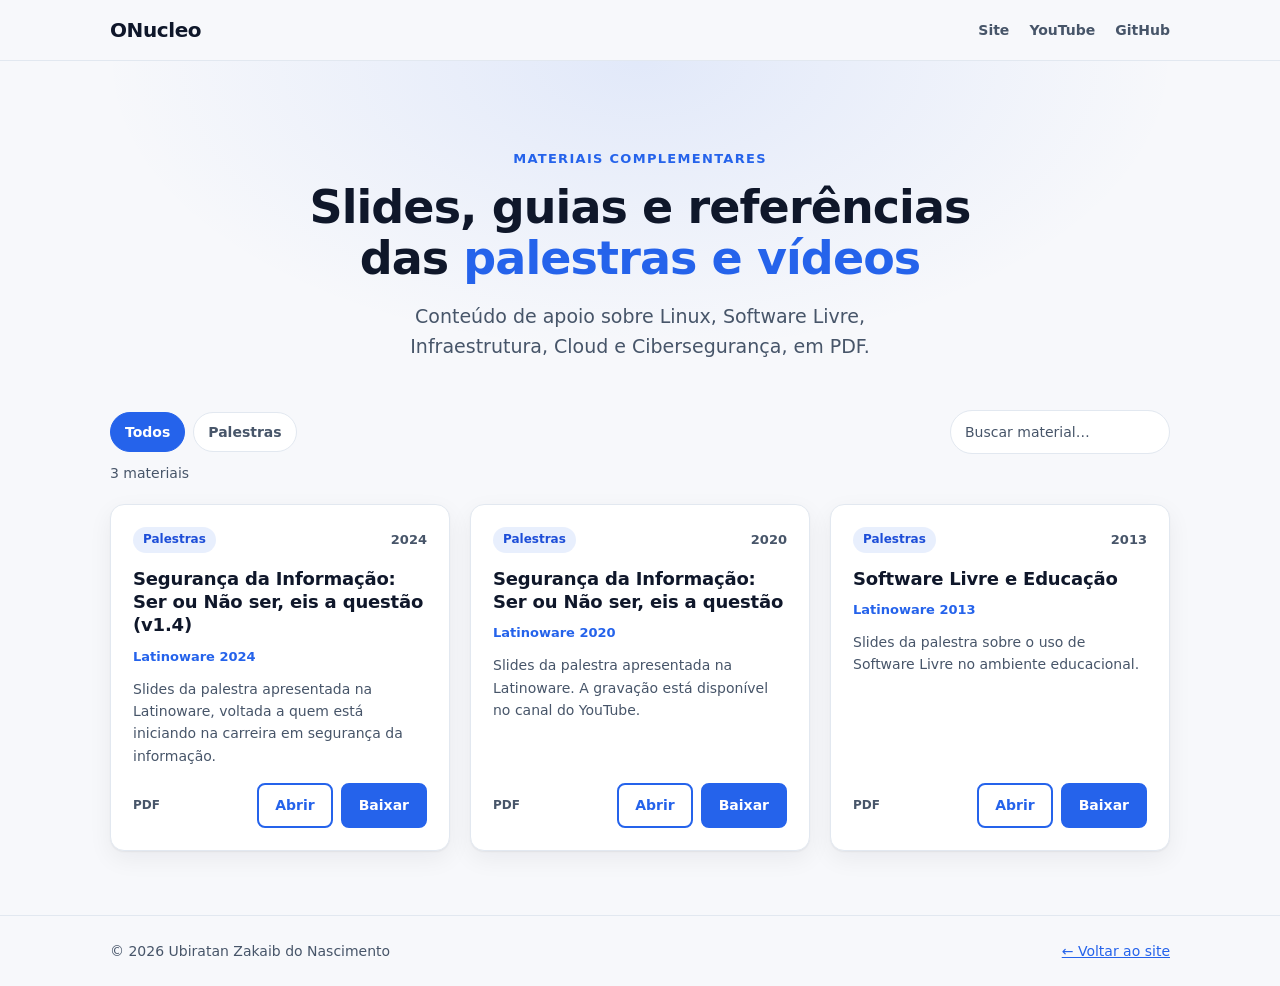
==== index.html @ 24d1821c "materiais Iniciando repositório de materiais." ====
<!DOCTYPE html>
<html lang="pt-BR">
<head>
  <meta charset="utf-8">
  <meta name="viewport" content="width=device-width, initial-scale=1">
  <title>Materiais complementares · Ubiratan Zakaib do Nascimento</title>
  <meta name="description" content="Slides, guias e materiais de apoio das palestras e vídeos de Ubiratan Zakaib do Nascimento sobre Linux, Software Livre, Infraestrutura, Cloud e Cibersegurança.">
  <meta name="theme-color" content="#2563eb">
  <!-- Para NÃO aparecer no Google, remova os comentários da linha abaixo -->
  <!-- <meta name="robots" content="noindex"> -->

  <meta property="og:type" content="website">
  <meta property="og:title" content="Materiais complementares · ONucleo">
  <meta property="og:description" content="Slides, guias e referências das palestras e vídeos, em PDF.">

  <link rel="icon" href="data:image/svg+xml,%3Csvg xmlns='http://www.w3.org/2000/svg' viewBox='0 0 100 100'%3E%3Ctext y='.9em' font-size='90'%3E📚%3C/text%3E%3C/svg%3E">
  <link rel="stylesheet" href="assets/style.css">
</head>
<body>
  <a class="pular" href="#lista">Ir para os materiais</a>

  <header class="topo">
    <div class="wrap topo__in">
      <a class="marca" href="https://www.onucleo.com.br">ONucleo</a>
      <nav class="topo__links" aria-label="Links externos">
        <a href="https://www.onucleo.com.br">Site</a>
        <a href="https://www.youtube.com/birazn" target="_blank" rel="noopener">YouTube</a>
        <a href="https://github.com/birazn" target="_blank" rel="noopener">GitHub</a>
      </nav>
    </div>
  </header>

  <main>
    <section class="hero">
      <div class="wrap">
        <p class="eyebrow">Materiais complementares</p>
        <h1>Slides, guias e referências das <span>palestras e vídeos</span></h1>
        <p class="lead">
          Conteúdo de apoio sobre Linux, Software Livre, Infraestrutura, Cloud e Cibersegurança, em PDF.
        </p>
      </div>
    </section>

    <section class="wrap conteudo">
      <div class="controles">
        <div class="filtros" id="filtros" role="group" aria-label="Filtrar por categoria"></div>
        <label class="busca">
          <span class="sr">Buscar material</span>
          <input type="search" id="busca" placeholder="Buscar material…" autocomplete="off">
        </label>
      </div>

      <p class="contador" id="contador" aria-live="polite"></p>

      <ul class="grade" id="lista"></ul>

      <noscript>
        <p class="vazio">Ative o JavaScript para ver a lista ou acesse os arquivos direto em
          <a href="https://github.com/birazn/materiais/tree/main/pdfs">github.com/birazn/materiais</a>.</p>
      </noscript>
    </section>
  </main>

  <footer class="rodape">
    <div class="wrap rodape__in">
      <p>© <span id="ano">2026</span> Ubiratan Zakaib do Nascimento</p>
      <p><a href="https://www.onucleo.com.br">← Voltar ao site</a></p>
    </div>
  </footer>

  <script src="assets/app.js" defer></script>
</body>
</html>
---- assets/style.css ----
/* ===== Tokens ===== */
:root {
  --acento: #2563eb;
  --acento-forte: #1d4ed8;
  --sobre-acento: #fff;
  --halo: rgba(37, 99, 235, 0.1);
  --fundo: #f7f8fb;
  --superficie: #fff;
  --topo-bg: rgba(247, 248, 251, 0.85);
  --texto: #0f172a;
  --suave: #475569;
  --borda: #e2e8f0;
  --raio: 14px;
  --sombra: 0 1px 2px rgba(15, 23, 42, 0.06), 0 8px 24px rgba(15, 23, 42, 0.06);
  --fonte: system-ui, -apple-system, "Segoe UI", Roboto, "Helvetica Neue", Arial, sans-serif;
  color-scheme: light dark;
}
@media (prefers-color-scheme: dark) {
  :root {
    --acento: #60a5fa;
    --acento-forte: #93c5fd;
    --sobre-acento: #0b1120;
    --halo: rgba(96, 165, 250, 0.14);
    --fundo: #0b1120;
    --superficie: #111a2e;
    --topo-bg: rgba(11, 17, 32, 0.85);
    --texto: #e5e7eb;
    --suave: #94a3b8;
    --borda: #1e293b;
    --sombra: 0 1px 2px rgba(0, 0, 0, 0.4), 0 8px 24px rgba(0, 0, 0, 0.35);
  }
}

/* ===== Base ===== */
*, *::before, *::after { box-sizing: border-box; }
html { scroll-behavior: smooth; }
body {
  margin: 0;
  font-family: var(--fonte);
  line-height: 1.6;
  color: var(--texto);
  background: var(--fundo);
}
a { color: var(--acento); }
.wrap { max-width: 1100px; margin: 0 auto; padding: 0 20px; }
.sr {
  position: absolute; width: 1px; height: 1px; overflow: hidden;
  clip: rect(0 0 0 0); white-space: nowrap;
}
.pular {
  position: absolute; left: 12px; top: -48px; z-index: 20;
  padding: 10px 14px; border-radius: 8px;
  background: var(--acento); color: var(--sobre-acento); text-decoration: none; font-weight: 600;
}
.pular:focus { top: 12px; }
:focus-visible { outline: 3px solid var(--acento); outline-offset: 3px; }

/* ===== Topo ===== */
.topo {
  position: sticky; top: 0; z-index: 10;
  background: var(--topo-bg);
  -webkit-backdrop-filter: saturate(1.4) blur(8px);
  backdrop-filter: saturate(1.4) blur(8px);
  border-bottom: 1px solid var(--borda);
}
.topo__in { display: flex; align-items: center; justify-content: space-between; min-height: 60px; }
.marca { font-weight: 800; font-size: 20px; letter-spacing: -0.02em; color: var(--texto); text-decoration: none; }
.topo__links { display: flex; gap: 20px; }
.topo__links a { font-size: 14px; font-weight: 600; color: var(--suave); text-decoration: none; transition: color 0.2s ease; }
.topo__links a:hover { color: var(--acento); }

/* ===== Hero ===== */
.hero {
  padding: clamp(40px, 8vw, 88px) 0 clamp(28px, 5vw, 48px);
  background: radial-gradient(60% 120% at 50% 0%, var(--halo), transparent 70%);
  text-align: center;
}
.eyebrow {
  margin: 0 0 12px;
  font-size: 13px; font-weight: 700; letter-spacing: 0.1em; text-transform: uppercase;
  color: var(--acento);
}
.hero h1 {
  margin: 0 auto 16px; max-width: 760px;
  font-size: clamp(28px, 4.8vw, 46px); line-height: 1.12; letter-spacing: -0.02em;
}
.hero h1 span { color: var(--acento); }
.lead { margin: 0 auto; max-width: 560px; font-size: clamp(16px, 1.7vw, 19px); color: var(--suave); }

/* ===== Controles ===== */
.conteudo { padding-bottom: 64px; }
.controles { display: flex; flex-wrap: wrap; align-items: center; justify-content: space-between; gap: 14px; margin-bottom: 8px; }
.filtros { display: flex; flex-wrap: wrap; gap: 8px; }
.filtros button {
  padding: 8px 14px; border-radius: 999px; cursor: pointer;
  font: inherit; font-size: 14px; font-weight: 600;
  color: var(--suave); background: var(--superficie); border: 1px solid var(--borda);
  transition: background-color 0.2s ease, color 0.2s ease, border-color 0.2s ease;
}
.filtros button:hover { border-color: var(--acento); color: var(--acento); }
.filtros button[aria-pressed="true"] { background: var(--acento); border-color: var(--acento); color: var(--sobre-acento); }
.busca input {
  width: 100%; min-width: 220px; padding: 10px 14px;
  font: inherit; font-size: 14px; color: var(--texto);
  background: var(--superficie); border: 1px solid var(--borda); border-radius: 999px;
}
.busca input::placeholder { color: var(--suave); }
.contador { margin: 8px 0 20px; font-size: 14px; color: var(--suave); }

/* ===== Cards ===== */
.grade {
  display: grid; gap: 20px; margin: 0; padding: 0; list-style: none;
  grid-template-columns: repeat(auto-fill, minmax(290px, 1fr));
}
.card {
  display: flex; flex-direction: column; gap: 10px; padding: 22px;
  background: var(--superficie); border: 1px solid var(--borda); border-radius: var(--raio);
  box-shadow: var(--sombra);
}
.card__topo { display: flex; align-items: center; justify-content: space-between; gap: 8px; }
.tag {
  padding: 3px 10px; border-radius: 999px;
  font-size: 12px; font-weight: 700; color: var(--acento-forte); background: var(--halo);
}
.ano { font-size: 13px; font-weight: 600; color: var(--suave); }
.card__titulo { margin: 4px 0 0; font-size: 18px; line-height: 1.3; letter-spacing: -0.01em; }
.card__evento { margin: 0; font-size: 13px; font-weight: 600; color: var(--acento); }
.card__desc { flex: 1; margin: 0; font-size: 14px; color: var(--suave); }
.card__rodape { display: flex; flex-wrap: wrap; align-items: center; justify-content: space-between; gap: 12px; margin-top: 6px; }
.meta { font-size: 12px; font-weight: 600; color: var(--suave); }
.acoes { display: flex; gap: 8px; }

.btn {
  display: inline-block; padding: 9px 16px; border-radius: 8px;
  font-size: 14px; font-weight: 700; text-decoration: none;
  color: var(--sobre-acento); background: var(--acento); border: 2px solid var(--acento);
}
.btn--sec { color: var(--acento); background: transparent; }

.vazio {
  grid-column: 1 / -1; padding: 40px 20px; text-align: center;
  color: var(--suave); border: 1px dashed var(--borda); border-radius: var(--raio);
}

/* ===== Rodapé ===== */
.rodape { border-top: 1px solid var(--borda); padding: 24px 0; font-size: 14px; color: var(--suave); }
.rodape__in { display: flex; flex-wrap: wrap; justify-content: space-between; gap: 8px; }
.rodape p { margin: 0; }

/* ===== Movimento (respeita "reduzir movimento") ===== */
@media (prefers-reduced-motion: no-preference) {
  .card {
    animation: subir 0.4s ease both;
    animation-delay: calc(var(--i, 0) * 45ms);
    transition: transform 0.18s ease, box-shadow 0.18s ease, border-color 0.18s ease;
  }
  .card:hover { transform: translateY(-3px); border-color: var(--acento); }
  .btn { transition: transform 0.15s ease, box-shadow 0.15s ease; }
  .btn:hover { transform: translateY(-2px); box-shadow: 0 6px 16px rgba(0, 0, 0, 0.18); }
  @keyframes subir {
    from { opacity: 0; transform: translateY(10px); }
    to   { opacity: 1; transform: none; }
  }
}
@media (prefers-reduced-motion: reduce) {
  html { scroll-behavior: auto; }
}

@media (max-width: 560px) {
  .topo__links { gap: 14px; }
  .busca, .busca input { width: 100%; }
  .acoes { width: 100%; }
  .acoes .btn { flex: 1; text-align: center; }
}
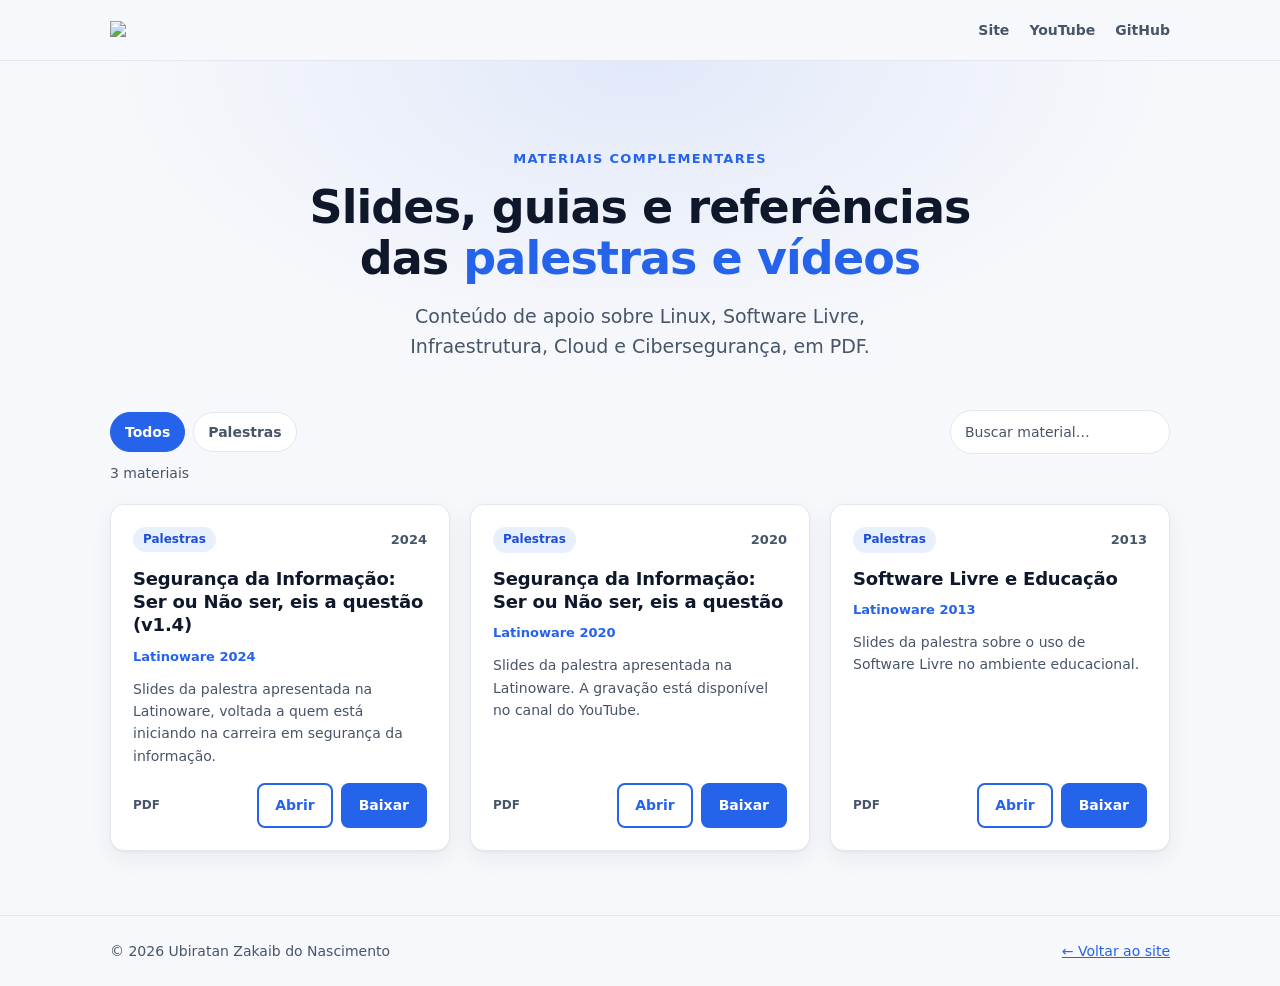
==== commit ffcaacdc: "Modify index.html for SEO and branding Updated meta tags for SEO and replaced brand link with logo." ====
--- a/index.html
+++ b/index.html
@@ -6,8 +6,7 @@
   <title>Materiais complementares · Ubiratan Zakaib do Nascimento</title>
   <meta name="description" content="Slides, guias e materiais de apoio das palestras e vídeos de Ubiratan Zakaib do Nascimento sobre Linux, Software Livre, Infraestrutura, Cloud e Cibersegurança.">
   <meta name="theme-color" content="#2563eb">
-  <!-- Para NÃO aparecer no Google, remova os comentários da linha abaixo -->
-  <!-- <meta name="robots" content="noindex"> -->
+  <meta name="robots" content="noindex">
 
   <meta property="og:type" content="website">
   <meta property="og:title" content="Materiais complementares · ONucleo">
@@ -21,7 +20,7 @@
 
   <header class="topo">
     <div class="wrap topo__in">
-      <a class="marca" href="https://www.onucleo.com.br">ONucleo</a>
+      <a class="marca" href="https://www.onucleo.com.br"><img src="https://onucleo.com.br/wp-content/uploads/2026/10/logo_2025.png" width="20%"/></a>
       <nav class="topo__links" aria-label="Links externos">
         <a href="https://www.onucleo.com.br">Site</a>
         <a href="https://www.youtube.com/birazn" target="_blank" rel="noopener">YouTube</a>
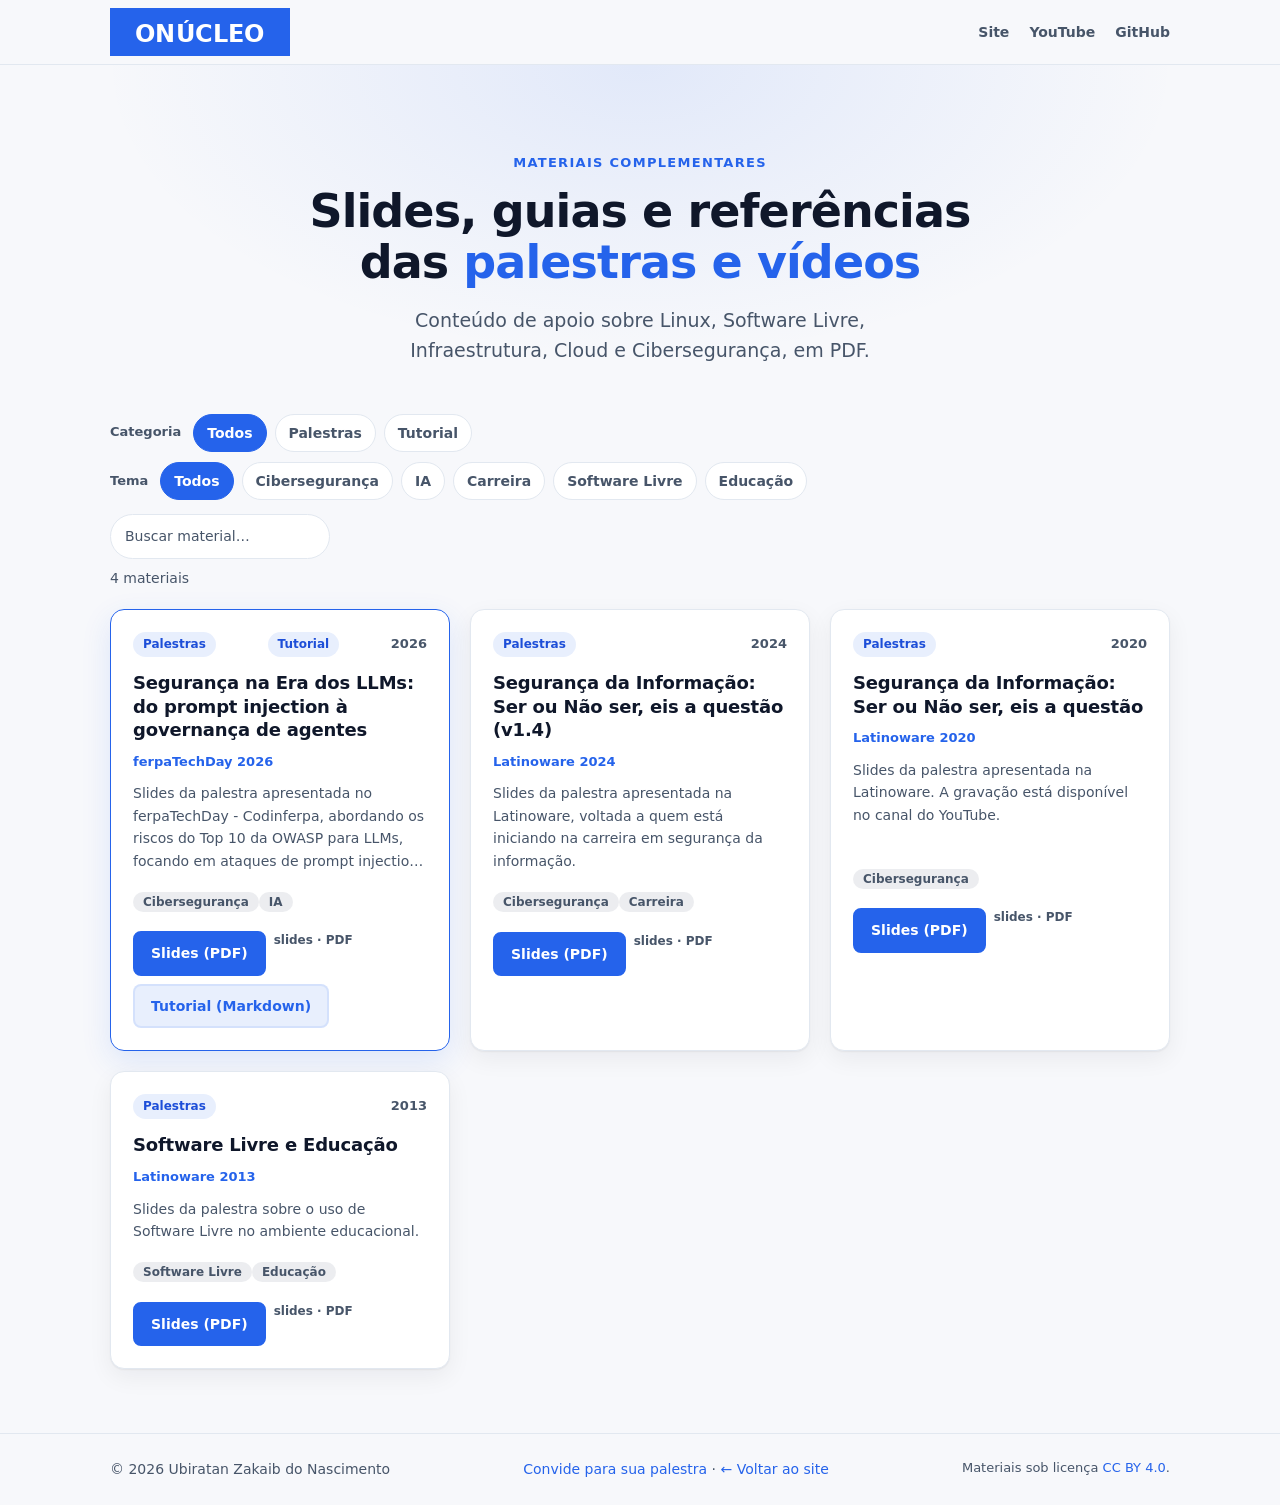
==== commit 2d4b461a: "Atualizando 26-10-2026 Atualizando sistema de materias" ====
--- a/index.html
+++ b/index.html
@@ -6,12 +6,16 @@
   <title>Materiais complementares · Ubiratan Zakaib do Nascimento</title>
   <meta name="description" content="Slides, guias e materiais de apoio das palestras e vídeos de Ubiratan Zakaib do Nascimento sobre Linux, Software Livre, Infraestrutura, Cloud e Cibersegurança.">
   <meta name="theme-color" content="#2563eb">
-  <meta name="robots" content="noindex">
+  <meta name="robots" content="index, follow">
 
   <meta property="og:type" content="website">
-  <meta property="og:title" content="Materiais complementares · ONucleo">
+  <meta property="og:title" content="Materiais complementares · Ubiratan Zakaib do Nascimento">
   <meta property="og:description" content="Slides, guias e referências das palestras e vídeos, em PDF.">
+  <meta property="og:url" content="https://birazn.github.io/materiais/">
+  <meta property="og:image" content="https://birazn.github.io/materiais/imgs/social.png">
 
+  <link rel="canonical" href="https://birazn.github.io/materiais/">
+  <link rel="alternate" type="application/feed+json" title="Feed de materiais" href="https://birazn.github.io/materiais/feed.json">
   <link rel="icon" href="data:image/svg+xml,%3Csvg xmlns='http://www.w3.org/2000/svg' viewBox='0 0 100 100'%3E%3Ctext y='.9em' font-size='90'%3E📚%3C/text%3E%3C/svg%3E">
   <link rel="stylesheet" href="assets/style.css">
 </head>
@@ -20,7 +24,9 @@
 
   <header class="topo">
     <div class="wrap topo__in">
-      <a class="marca" href="https://www.onucleo.com.br"><img src="https://onucleo.com.br/wp-content/uploads/2026/10/logo_2025.png" width="20%"/></a>
+      <a class="marca" href="https://www.onucleo.com.br">
+        <img src="https://birazn.github.io/materiais/imgs/logo-onucleo.png" alt="ONúcleo — Misturando Tecnologia e Educação" width="180" height="48"/>
+      </a>
       <nav class="topo__links" aria-label="Links externos">
         <a href="https://www.onucleo.com.br">Site</a>
         <a href="https://www.youtube.com/birazn" target="_blank" rel="noopener">YouTube</a>
@@ -42,7 +48,23 @@
 
     <section class="wrap conteudo">
       <div class="controles">
-        <div class="filtros" id="filtros" role="group" aria-label="Filtrar por categoria"></div>
+        <div class="filtros" role="group" aria-label="Filtrar">
+          <div id="filtros-cat" class="filtro-grupo">
+            <span class="filtro-label">Categoria</span>
+            <button type="button" data-cat="Todos">Todos</button>
+            <button type="button" data-cat="Palestras">Palestras</button>
+            <button type="button" data-cat="Tutorial">Tutorial</button>
+          </div>
+          <div id="filtros-tema" class="filtro-grupo">
+            <span class="filtro-label">Tema</span>
+            <button type="button" data-tema="Todos">Todos</button>
+            <button type="button" data-tema="Cibersegurança">Cibersegurança</button>
+            <button type="button" data-tema="IA">IA</button>
+            <button type="button" data-tema="Carreira">Carreira</button>
+            <button type="button" data-tema="Software Livre">Software Livre</button>
+            <button type="button" data-tema="Educação">Educação</button>
+          </div>
+        </div>
         <label class="busca">
           <span class="sr">Buscar material</span>
           <input type="search" id="busca" placeholder="Buscar material…" autocomplete="off">
@@ -51,10 +73,64 @@
 
       <p class="contador" id="contador" aria-live="polite"></p>
 
-      <ul class="grade" id="lista"></ul>
+      <ul class="grade" id="lista">
+        <li class="card card--destaque" data-id="2026-ferpatechday-prompt-injection">
+          <div class="card__topo">
+            <span class="chip">Palestras</span><span class="chip">Tutorial</span><span class="ano">2026</span>
+          </div>
+          <h2 class="card__titulo">Segurança na Era dos LLMs: do prompt injection à governança de agentes</h2>
+          <p class="card__evento">ferpaTechDay 2026</p>
+          <p class="card__desc">Slides da palestra apresentada no ferpaTechDay - Codinferpa, abordando os riscos do Top 10 da OWASP para LLMs, focando em ataques de prompt injection, exfiltração de dados confidenciais por prompts, governança de modelos proprietários e estratégias para implementar Guardrails.</p>
+          <div class="card__tema"><span class="chip tema">Cibersegurança</span><span class="chip tema">IA</span></div>
+          <div class="card__recursos">
+            <a class="btn" href="pdfs/ferpaTechDay_Ubiratan_Prompt_Injection.pdf" target="_blank" rel="noopener">Slides (PDF)</a>
+            <span class="meta">slides · PDF</span>
+            <a class="btn btn--tut" href="m/2026-ferpatechday-prompt-injection/#tutorial">Tutorial (Markdown)</a>
+          </div>
+        </li>
+        <li class="card" data-id="2024-latinoware-ser-ou-nao-ser">
+          <div class="card__topo">
+            <span class="chip">Palestras</span><span class="ano">2024</span>
+          </div>
+          <h2 class="card__titulo">Segurança da Informação: Ser ou Não ser, eis a questão (v1.4)</h2>
+          <p class="card__evento">Latinoware 2024</p>
+          <p class="card__desc">Slides da palestra apresentada na Latinoware, voltada a quem está iniciando na carreira em segurança da informação.</p>
+          <div class="card__tema"><span class="chip tema">Cibersegurança</span><span class="chip tema">Carreira</span></div>
+          <div class="card__recursos">
+            <a class="btn" href="pdfs/Ubiratan_Zakaib_do_Nascimento-Ser-ou-nao-ser.pdf" target="_blank" rel="noopener" download>Slides (PDF)</a>
+            <span class="meta">slides · PDF</span>
+          </div>
+        </li>
+        <li class="card" data-id="2020-latinoware-ser-ou-nao-ser">
+          <div class="card__topo">
+            <span class="chip">Palestras</span><span class="ano">2020</span>
+          </div>
+          <h2 class="card__titulo">Segurança da Informação: Ser ou Não ser, eis a questão</h2>
+          <p class="card__evento">Latinoware 2020</p>
+          <p class="card__desc">Slides da palestra apresentada na Latinoware. A gravação está disponível no canal do YouTube.</p>
+          <div class="card__tema"><span class="chip tema">Cibersegurança</span></div>
+          <div class="card__recursos">
+            <a class="btn" href="pdfs/Ubiratan_Zakaib_do_Nascimento-Ser-ou-nao-ser-1.0.pdf" target="_blank" rel="noopener" download>Slides (PDF)</a>
+            <span class="meta">slides · PDF</span>
+          </div>
+        </li>
+        <li class="card" data-id="2013-latinoware-software-livre-educacao">
+          <div class="card__topo">
+            <span class="chip">Palestras</span><span class="ano">2013</span>
+          </div>
+          <h2 class="card__titulo">Software Livre e Educação</h2>
+          <p class="card__evento">Latinoware 2013</p>
+          <p class="card__desc">Slides da palestra sobre o uso de Software Livre no ambiente educacional.</p>
+          <div class="card__tema"><span class="chip tema">Software Livre</span><span class="chip tema">Educação</span></div>
+          <div class="card__recursos">
+            <a class="btn" href="pdfs/Latinoware2013.pdf" target="_blank" rel="noopener" download>Slides (PDF)</a>
+            <span class="meta">slides · PDF</span>
+          </div>
+        </li>
+      </ul>
 
       <noscript>
-        <p class="vazio">Ative o JavaScript para ver a lista ou acesse os arquivos direto em
+        <p class="vazio">O JavaScript esta desativado. Voce ainda pode acessar os arquivos direto em
           <a href="https://github.com/birazn/materiais/tree/main/pdfs">github.com/birazn/materiais</a>.</p>
       </noscript>
     </section>
@@ -63,10 +139,14 @@
   <footer class="rodape">
     <div class="wrap rodape__in">
       <p>© <span id="ano">2026</span> Ubiratan Zakaib do Nascimento</p>
-      <p><a href="https://www.onucleo.com.br">← Voltar ao site</a></p>
+      <p>
+        <a href="https://www.onucleo.com.br/contato">Convide para sua palestra</a> ·
+        <a href="https://www.onucleo.com.br">← Voltar ao site</a>
+      </p>
+      <p class="licenca">Materiais sob licença <a href="https://creativecommons.org/licenses/by/4.0/">CC BY 4.0</a>.</p>
     </div>
   </footer>
 
-  <script src="assets/app.js" defer></script>
+  <script defer src="assets/app.js"></script>
 </body>
 </html>
--- a/assets/style.css
+++ b/assets/style.css
@@ -41,7 +41,7 @@
   color: var(--texto);
   background: var(--fundo);
 }
-a { color: var(--acento); }
+a { color: var(--acento); text-decoration: none; }
 .wrap { max-width: 1100px; margin: 0 auto; padding: 0 20px; }
 .sr {
   position: absolute; width: 1px; height: 1px; overflow: hidden;
@@ -63,10 +63,11 @@
   backdrop-filter: saturate(1.4) blur(8px);
   border-bottom: 1px solid var(--borda);
 }
-.topo__in { display: flex; align-items: center; justify-content: space-between; min-height: 60px; }
-.marca { font-weight: 800; font-size: 20px; letter-spacing: -0.02em; color: var(--texto); text-decoration: none; }
+.topo__in { display: flex; align-items: center; justify-content: space-between; min-height: 64px; gap: 16px; }
+.marca { display: flex; align-items: center; text-decoration: none; }
+.marca img { display: block; }
 .topo__links { display: flex; gap: 20px; }
-.topo__links a { font-size: 14px; font-weight: 600; color: var(--suave); text-decoration: none; transition: color 0.2s ease; }
+.topo__links a { font-size: 14px; font-weight: 600; color: var(--suave); }
 .topo__links a:hover { color: var(--acento); }
 
 /* ===== Hero ===== */
@@ -90,15 +91,19 @@
 /* ===== Controles ===== */
 .conteudo { padding-bottom: 64px; }
 .controles { display: flex; flex-wrap: wrap; align-items: center; justify-content: space-between; gap: 14px; margin-bottom: 8px; }
-.filtros { display: flex; flex-wrap: wrap; gap: 8px; }
+.filtros { display: flex; flex-wrap: wrap; gap: 10px; }
+.filtro-grupo { display: flex; flex-wrap: wrap; gap: 8px; align-items: center; }
+.filtro-label { font-size: 13px; font-weight: 600; color: var(--suave); margin-right: 4px; }
 .filtros button {
-  padding: 8px 14px; border-radius: 999px; cursor: pointer;
+  padding: 7px 13px; border-radius: 999px; cursor: pointer;
   font: inherit; font-size: 14px; font-weight: 600;
   color: var(--suave); background: var(--superficie); border: 1px solid var(--borda);
   transition: background-color 0.2s ease, color 0.2s ease, border-color 0.2s ease;
 }
 .filtros button:hover { border-color: var(--acento); color: var(--acento); }
-.filtros button[aria-pressed="true"] { background: var(--acento); border-color: var(--acento); color: var(--sobre-acento); }
+.filtros button[aria-pressed="true"], .filtros button.ativo {
+  background: var(--acento); border-color: var(--acento); color: var(--sobre-acento);
+}
 .busca input {
   width: 100%; min-width: 220px; padding: 10px 14px;
   font: inherit; font-size: 14px; color: var(--texto);
@@ -106,6 +111,7 @@
 }
 .busca input::placeholder { color: var(--suave); }
 .contador { margin: 8px 0 20px; font-size: 14px; color: var(--suave); }
+.aviso-erros { background: #fef2f2; border: 1px solid #fecaca; color: #991b1b; padding: 12px 16px; border-radius: 8px; font-size: 14px; margin-bottom: 16px; }
 
 /* ===== Cards ===== */
 .grade {
@@ -117,18 +123,20 @@
   background: var(--superficie); border: 1px solid var(--borda); border-radius: var(--raio);
   box-shadow: var(--sombra);
 }
-.card__topo { display: flex; align-items: center; justify-content: space-between; gap: 8px; }
-.tag {
+.card--destaque { border-color: var(--acento); box-shadow: 0 10px 30px rgba(37, 99, 235, 0.12); }
+.card__topo { display: flex; align-items: center; justify-content: space-between; gap: 8px; flex-wrap: wrap; }
+.chip {
   padding: 3px 10px; border-radius: 999px;
   font-size: 12px; font-weight: 700; color: var(--acento-forte); background: var(--halo);
 }
+.chip.tema { color: var(--suave); background: rgba(71, 85, 105, 0.1); }
 .ano { font-size: 13px; font-weight: 600; color: var(--suave); }
 .card__titulo { margin: 4px 0 0; font-size: 18px; line-height: 1.3; letter-spacing: -0.01em; }
 .card__evento { margin: 0; font-size: 13px; font-weight: 600; color: var(--acento); }
-.card__desc { flex: 1; margin: 0; font-size: 14px; color: var(--suave); }
-.card__rodape { display: flex; flex-wrap: wrap; align-items: center; justify-content: space-between; gap: 12px; margin-top: 6px; }
+.card__desc { flex: 1; margin: 0; font-size: 14px; color: var(--suave); max-height: 6.4em; overflow: hidden; text-overflow: ellipsis; display: -webkit-box; -webkit-line-clamp: 4; -webkit-box-orient: vertical; }
+.card__tema { margin-top: 6px; }
+.card__recursos { display: flex; flex-wrap: wrap; gap: 8px; margin-top: 8px; }
 .meta { font-size: 12px; font-weight: 600; color: var(--suave); }
-.acoes { display: flex; gap: 8px; }
 
 .btn {
   display: inline-block; padding: 9px 16px; border-radius: 8px;
@@ -136,18 +144,40 @@
   color: var(--sobre-acento); background: var(--acento); border: 2px solid var(--acento);
 }
 .btn--sec { color: var(--acento); background: transparent; }
+.btn--tut { color: var(--acento); background: var(--halo); border: 2px solid var(--halo); }
+.btn:hover { transform: translateY(-2px); box-shadow: 0 6px 16px rgba(0, 0, 0, 0.18); }
 
 .vazio {
   grid-column: 1 / -1; padding: 40px 20px; text-align: center;
   color: var(--suave); border: 1px dashed var(--borda); border-radius: var(--raio);
 }
+
+/* ===== Pagina da palestra ===== */
+.paginacao { margin-bottom: 20px; }
+.palestra h1 { font-size: clamp(24px, 4vw, 36px); line-height: 1.2; }
+.palestra h2 { font-size: clamp(20px, 3vw, 26px); margin-top: 32px; border-bottom: 1px solid var(--borda); padding-bottom: 8px; }
+.palestra p { margin: 10px 0; }
+.meta-evento { display: flex; gap: 10px; flex-wrap: wrap; margin-bottom: 16px; }
+.capa-qr { display: flex; gap: 16px; align-items: flex-start; margin: 20px 0; }
+.capa-qr img { border: 1px solid var(--borda); border-radius: 8px; background: #fff; }
+.qr-legenda { font-size: 13px; color: var(--suave); margin-top: 6px; }
+.recursos-lista { display: flex; flex-direction: column; gap: 16px; }
+.recurso { padding: 16px; border: 1px solid var(--borda); border-radius: var(--raio); background: var(--superficie); }
+.recurso h3 { margin: 0 0 8px; font-size: 16px; color: var(--texto); }
+.destaque-box { padding: 16px; border: 1px dashed var(--acento); border-radius: var(--raio); background: var(--halo); margin: 20px 0; }
+.destaque-box h3 { margin: 0 0 8px; font-size: 16px; color: var(--acento-forte); }
+.resumo-longo { font-size: 16px; color: var(--texto); line-height: 1.7; margin: 20px 0; }
+.resumo-longo h3 { margin-top: 20px; }
+.resumo-longo pre { background: var(--fundo); padding: 16px; border-radius: 8px; overflow-x: auto; }
+.resumo-longo code { font-family: ui-monospace, SFMono-Regular, Menlo, monospace; font-size: 0.9em; }
 
 /* ===== Rodapé ===== */
 .rodape { border-top: 1px solid var(--borda); padding: 24px 0; font-size: 14px; color: var(--suave); }
 .rodape__in { display: flex; flex-wrap: wrap; justify-content: space-between; gap: 8px; }
 .rodape p { margin: 0; }
-
-/* ===== Movimento (respeita "reduzir movimento") ===== */
+.licenca { font-size: 13px; color: var(--suave); }
+
+/* ===== Movimento ===== */
 @media (prefers-reduced-motion: no-preference) {
   .card {
     animation: subir 0.4s ease both;
@@ -156,7 +186,6 @@
   }
   .card:hover { transform: translateY(-3px); border-color: var(--acento); }
   .btn { transition: transform 0.15s ease, box-shadow 0.15s ease; }
-  .btn:hover { transform: translateY(-2px); box-shadow: 0 6px 16px rgba(0, 0, 0, 0.18); }
   @keyframes subir {
     from { opacity: 0; transform: translateY(10px); }
     to   { opacity: 1; transform: none; }
@@ -164,11 +193,14 @@
 }
 @media (prefers-reduced-motion: reduce) {
   html { scroll-behavior: auto; }
+  .card { animation: none; }
 }
 
 @media (max-width: 560px) {
   .topo__links { gap: 14px; }
   .busca, .busca input { width: 100%; }
-  .acoes { width: 100%; }
-  .acoes .btn { flex: 1; text-align: center; }
-}
+  .capa-qr { flex-direction: column; align-items: center; }
+  .controles { flex-direction: column; align-items: stretch; }
+  .filtros { justify-content: center; }
+  .busca input { min-width: auto; }
+}
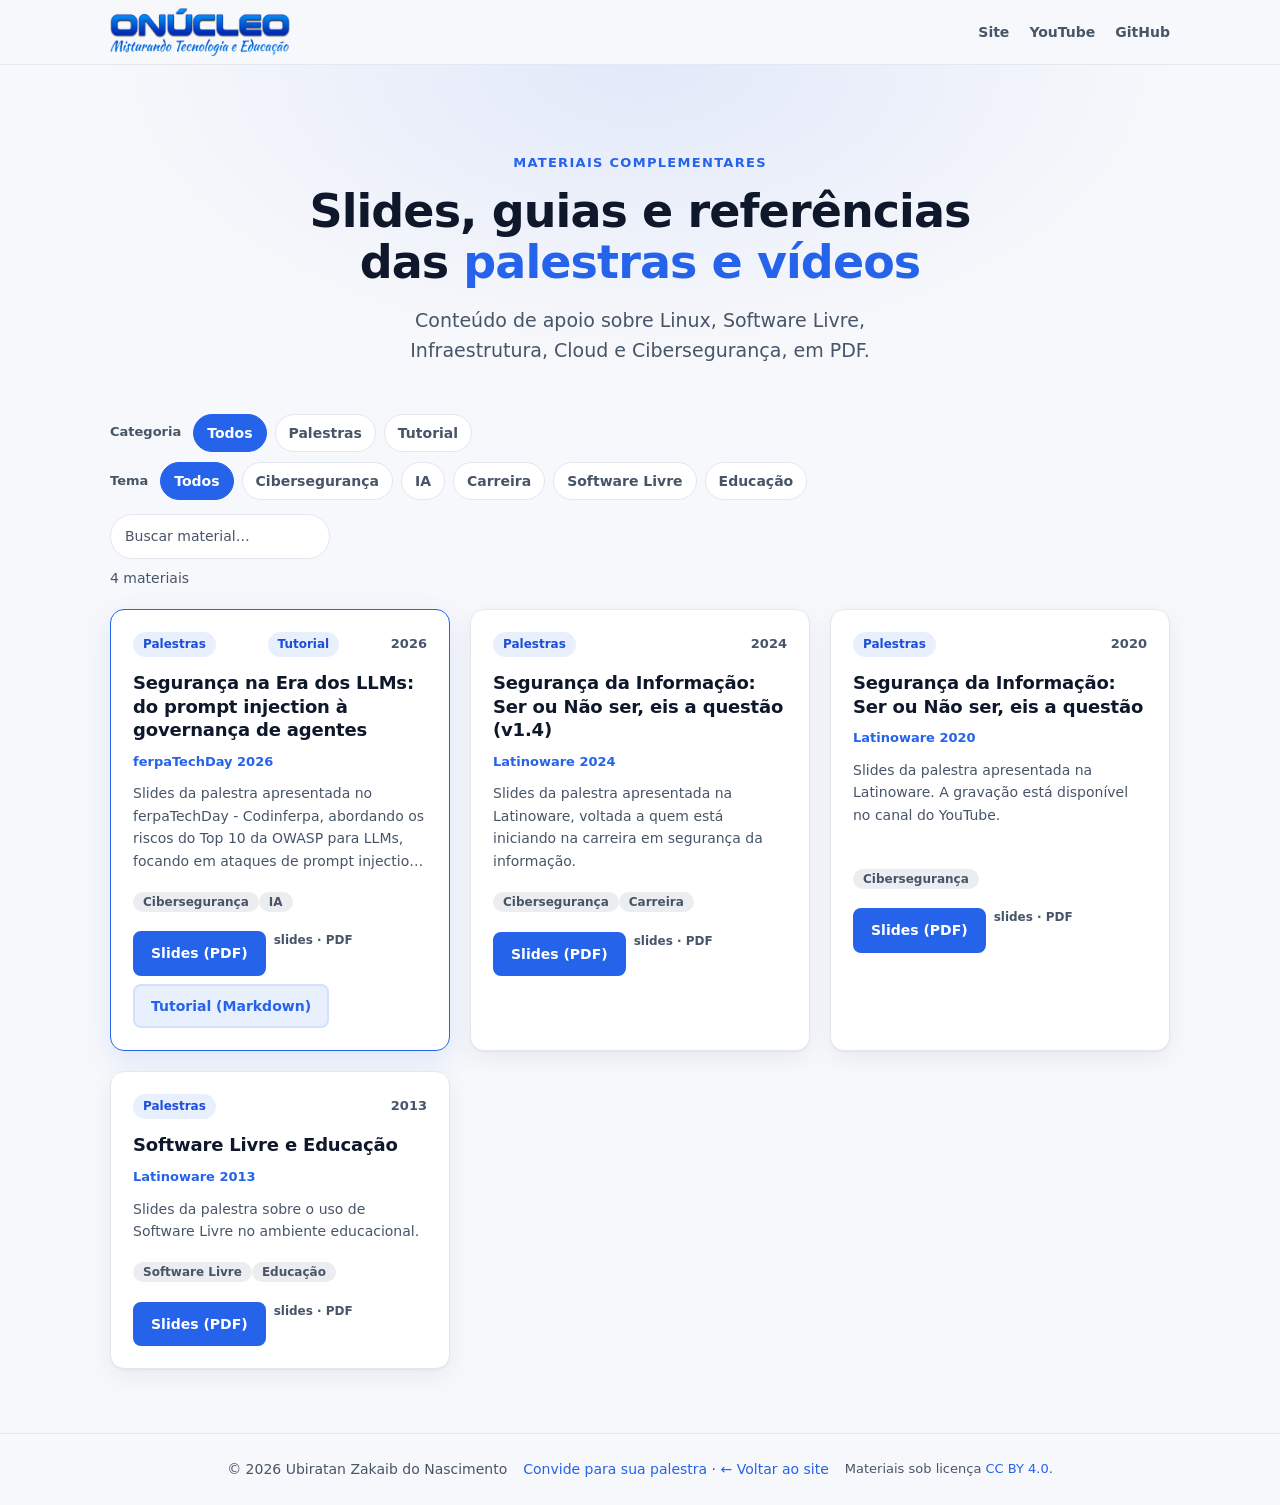
==== commit 01dbd07e: "Atualizando" ====
--- a/index.html
+++ b/index.html
@@ -25,7 +25,7 @@
   <header class="topo">
     <div class="wrap topo__in">
       <a class="marca" href="https://www.onucleo.com.br">
-        <img src="https://birazn.github.io/materiais/imgs/logo-onucleo.png" alt="ONúcleo — Misturando Tecnologia e Educação" width="180" height="48"/>
+        <img src="imgs/logo-onucleo.png" alt="ONúcleo — Misturando Tecnologia e Educação" width="180" height="48"/>
       </a>
       <nav class="topo__links" aria-label="Links externos">
         <a href="https://www.onucleo.com.br">Site</a>
@@ -76,12 +76,12 @@
       <ul class="grade" id="lista">
         <li class="card card--destaque" data-id="2026-ferpatechday-prompt-injection">
           <div class="card__topo">
-            <span class="chip">Palestras</span><span class="chip">Tutorial</span><span class="ano">2026</span>
+            <span class="chip" data-cat="Palestras">Palestras</span><span class="chip">Tutorial</span><span class="ano">2026</span>
           </div>
           <h2 class="card__titulo">Segurança na Era dos LLMs: do prompt injection à governança de agentes</h2>
           <p class="card__evento">ferpaTechDay 2026</p>
           <p class="card__desc">Slides da palestra apresentada no ferpaTechDay - Codinferpa, abordando os riscos do Top 10 da OWASP para LLMs, focando em ataques de prompt injection, exfiltração de dados confidenciais por prompts, governança de modelos proprietários e estratégias para implementar Guardrails.</p>
-          <div class="card__tema"><span class="chip tema">Cibersegurança</span><span class="chip tema">IA</span></div>
+          <div class="card__tema"><span class="chip tema" data-tema="Cibersegurança">Cibersegurança</span><span class="chip tema" data-tema="IA">IA</span></div>
           <div class="card__recursos">
             <a class="btn" href="pdfs/ferpaTechDay_Ubiratan_Prompt_Injection.pdf" target="_blank" rel="noopener">Slides (PDF)</a>
             <span class="meta">slides · PDF</span>
@@ -90,12 +90,12 @@
         </li>
         <li class="card" data-id="2024-latinoware-ser-ou-nao-ser">
           <div class="card__topo">
-            <span class="chip">Palestras</span><span class="ano">2024</span>
+            <span class="chip" data-cat="Palestras">Palestras</span><span class="ano">2024</span>
           </div>
           <h2 class="card__titulo">Segurança da Informação: Ser ou Não ser, eis a questão (v1.4)</h2>
           <p class="card__evento">Latinoware 2024</p>
           <p class="card__desc">Slides da palestra apresentada na Latinoware, voltada a quem está iniciando na carreira em segurança da informação.</p>
-          <div class="card__tema"><span class="chip tema">Cibersegurança</span><span class="chip tema">Carreira</span></div>
+          <div class="card__tema"><span class="chip tema" data-tema="Cibersegurança">Cibersegurança</span><span class="chip tema" data-tema="Carreira">Carreira</span></div>
           <div class="card__recursos">
             <a class="btn" href="pdfs/Ubiratan_Zakaib_do_Nascimento-Ser-ou-nao-ser.pdf" target="_blank" rel="noopener" download>Slides (PDF)</a>
             <span class="meta">slides · PDF</span>
@@ -103,12 +103,12 @@
         </li>
         <li class="card" data-id="2020-latinoware-ser-ou-nao-ser">
           <div class="card__topo">
-            <span class="chip">Palestras</span><span class="ano">2020</span>
+            <span class="chip" data-cat="Palestras">Palestras</span><span class="ano">2020</span>
           </div>
           <h2 class="card__titulo">Segurança da Informação: Ser ou Não ser, eis a questão</h2>
           <p class="card__evento">Latinoware 2020</p>
           <p class="card__desc">Slides da palestra apresentada na Latinoware. A gravação está disponível no canal do YouTube.</p>
-          <div class="card__tema"><span class="chip tema">Cibersegurança</span></div>
+          <div class="card__tema"><span class="chip tema" data-tema="Cibersegurança">Cibersegurança</span></div>
           <div class="card__recursos">
             <a class="btn" href="pdfs/Ubiratan_Zakaib_do_Nascimento-Ser-ou-nao-ser-1.0.pdf" target="_blank" rel="noopener" download>Slides (PDF)</a>
             <span class="meta">slides · PDF</span>
@@ -116,12 +116,12 @@
         </li>
         <li class="card" data-id="2013-latinoware-software-livre-educacao">
           <div class="card__topo">
-            <span class="chip">Palestras</span><span class="ano">2013</span>
+            <span class="chip" data-cat="Palestras">Palestras</span><span class="ano">2013</span>
           </div>
           <h2 class="card__titulo">Software Livre e Educação</h2>
           <p class="card__evento">Latinoware 2013</p>
           <p class="card__desc">Slides da palestra sobre o uso de Software Livre no ambiente educacional.</p>
-          <div class="card__tema"><span class="chip tema">Software Livre</span><span class="chip tema">Educação</span></div>
+          <div class="card__tema"><span class="chip tema" data-tema="Software Livre">Software Livre</span><span class="chip tema" data-tema="Educação">Educação</span></div>
           <div class="card__recursos">
             <a class="btn" href="pdfs/Latinoware2013.pdf" target="_blank" rel="noopener" download>Slides (PDF)</a>
             <span class="meta">slides · PDF</span>
--- a/assets/style.css
+++ b/assets/style.css
@@ -173,8 +173,8 @@
 
 /* ===== Rodapé ===== */
 .rodape { border-top: 1px solid var(--borda); padding: 24px 0; font-size: 14px; color: var(--suave); }
-.rodape__in { display: flex; flex-wrap: wrap; justify-content: space-between; gap: 8px; }
-.rodape p { margin: 0; }
+.rodape__in { display: flex; flex-wrap: wrap; justify-content: center; align-items: center; gap: 16px; text-align: center; }
+.rodape__in > p { margin: 0; }
 .licenca { font-size: 13px; color: var(--suave); }
 
 /* ===== Movimento ===== */
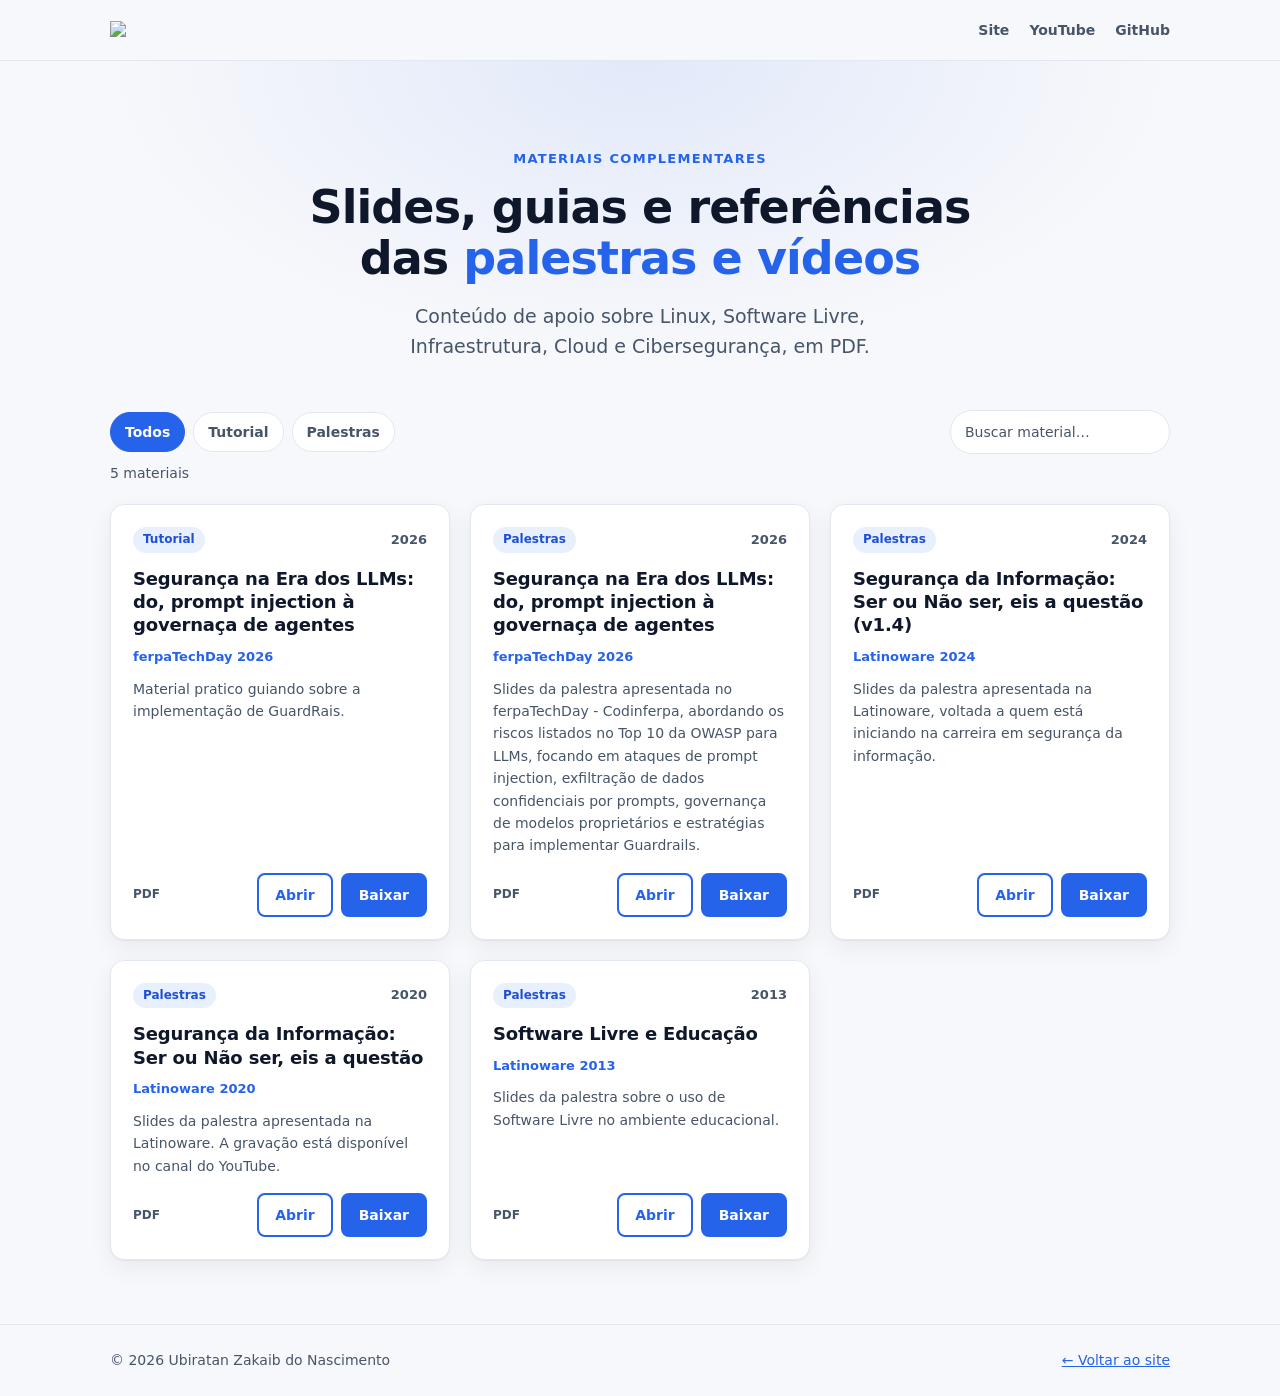
==== commit ddf4fbb0: "Voltando" ====
--- a/index.html
+++ b/index.html
@@ -6,16 +6,12 @@
   <title>Materiais complementares · Ubiratan Zakaib do Nascimento</title>
   <meta name="description" content="Slides, guias e materiais de apoio das palestras e vídeos de Ubiratan Zakaib do Nascimento sobre Linux, Software Livre, Infraestrutura, Cloud e Cibersegurança.">
   <meta name="theme-color" content="#2563eb">
-  <meta name="robots" content="index, follow">
+  <meta name="robots" content="noindex">
 
   <meta property="og:type" content="website">
-  <meta property="og:title" content="Materiais complementares · Ubiratan Zakaib do Nascimento">
+  <meta property="og:title" content="Materiais complementares · ONucleo">
   <meta property="og:description" content="Slides, guias e referências das palestras e vídeos, em PDF.">
-  <meta property="og:url" content="https://birazn.github.io/materiais/">
-  <meta property="og:image" content="https://birazn.github.io/materiais/imgs/social.png">
 
-  <link rel="canonical" href="https://birazn.github.io/materiais/">
-  <link rel="alternate" type="application/feed+json" title="Feed de materiais" href="https://birazn.github.io/materiais/feed.json">
   <link rel="icon" href="data:image/svg+xml,%3Csvg xmlns='http://www.w3.org/2000/svg' viewBox='0 0 100 100'%3E%3Ctext y='.9em' font-size='90'%3E📚%3C/text%3E%3C/svg%3E">
   <link rel="stylesheet" href="assets/style.css">
 </head>
@@ -24,9 +20,7 @@
 
   <header class="topo">
     <div class="wrap topo__in">
-      <a class="marca" href="https://www.onucleo.com.br">
-        <img src="imgs/logo-onucleo.png" alt="ONúcleo — Misturando Tecnologia e Educação" width="180" height="48"/>
-      </a>
+      <a class="marca" href="https://www.onucleo.com.br"><img src="https://onucleo.com.br/wp-content/uploads/2026/10/logo_2025.png" width="20%"/></a>
       <nav class="topo__links" aria-label="Links externos">
         <a href="https://www.onucleo.com.br">Site</a>
         <a href="https://www.youtube.com/birazn" target="_blank" rel="noopener">YouTube</a>
@@ -48,23 +42,7 @@
 
     <section class="wrap conteudo">
       <div class="controles">
-        <div class="filtros" role="group" aria-label="Filtrar">
-          <div id="filtros-cat" class="filtro-grupo">
-            <span class="filtro-label">Categoria</span>
-            <button type="button" data-cat="Todos">Todos</button>
-            <button type="button" data-cat="Palestras">Palestras</button>
-            <button type="button" data-cat="Tutorial">Tutorial</button>
-          </div>
-          <div id="filtros-tema" class="filtro-grupo">
-            <span class="filtro-label">Tema</span>
-            <button type="button" data-tema="Todos">Todos</button>
-            <button type="button" data-tema="Cibersegurança">Cibersegurança</button>
-            <button type="button" data-tema="IA">IA</button>
-            <button type="button" data-tema="Carreira">Carreira</button>
-            <button type="button" data-tema="Software Livre">Software Livre</button>
-            <button type="button" data-tema="Educação">Educação</button>
-          </div>
-        </div>
+        <div class="filtros" id="filtros" role="group" aria-label="Filtrar por categoria"></div>
         <label class="busca">
           <span class="sr">Buscar material</span>
           <input type="search" id="busca" placeholder="Buscar material…" autocomplete="off">
@@ -73,64 +51,10 @@
 
       <p class="contador" id="contador" aria-live="polite"></p>
 
-      <ul class="grade" id="lista">
-        <li class="card card--destaque" data-id="2026-ferpatechday-prompt-injection">
-          <div class="card__topo">
-            <span class="chip" data-cat="Palestras">Palestras</span><span class="chip">Tutorial</span><span class="ano">2026</span>
-          </div>
-          <h2 class="card__titulo">Segurança na Era dos LLMs: do prompt injection à governança de agentes</h2>
-          <p class="card__evento">ferpaTechDay 2026</p>
-          <p class="card__desc">Slides da palestra apresentada no ferpaTechDay - Codinferpa, abordando os riscos do Top 10 da OWASP para LLMs, focando em ataques de prompt injection, exfiltração de dados confidenciais por prompts, governança de modelos proprietários e estratégias para implementar Guardrails.</p>
-          <div class="card__tema"><span class="chip tema" data-tema="Cibersegurança">Cibersegurança</span><span class="chip tema" data-tema="IA">IA</span></div>
-          <div class="card__recursos">
-            <a class="btn" href="pdfs/ferpaTechDay_Ubiratan_Prompt_Injection.pdf" target="_blank" rel="noopener">Slides (PDF)</a>
-            <span class="meta">slides · PDF</span>
-            <a class="btn btn--tut" href="m/2026-ferpatechday-prompt-injection/#tutorial">Tutorial (Markdown)</a>
-          </div>
-        </li>
-        <li class="card" data-id="2024-latinoware-ser-ou-nao-ser">
-          <div class="card__topo">
-            <span class="chip" data-cat="Palestras">Palestras</span><span class="ano">2024</span>
-          </div>
-          <h2 class="card__titulo">Segurança da Informação: Ser ou Não ser, eis a questão (v1.4)</h2>
-          <p class="card__evento">Latinoware 2024</p>
-          <p class="card__desc">Slides da palestra apresentada na Latinoware, voltada a quem está iniciando na carreira em segurança da informação.</p>
-          <div class="card__tema"><span class="chip tema" data-tema="Cibersegurança">Cibersegurança</span><span class="chip tema" data-tema="Carreira">Carreira</span></div>
-          <div class="card__recursos">
-            <a class="btn" href="pdfs/Ubiratan_Zakaib_do_Nascimento-Ser-ou-nao-ser.pdf" target="_blank" rel="noopener" download>Slides (PDF)</a>
-            <span class="meta">slides · PDF</span>
-          </div>
-        </li>
-        <li class="card" data-id="2020-latinoware-ser-ou-nao-ser">
-          <div class="card__topo">
-            <span class="chip" data-cat="Palestras">Palestras</span><span class="ano">2020</span>
-          </div>
-          <h2 class="card__titulo">Segurança da Informação: Ser ou Não ser, eis a questão</h2>
-          <p class="card__evento">Latinoware 2020</p>
-          <p class="card__desc">Slides da palestra apresentada na Latinoware. A gravação está disponível no canal do YouTube.</p>
-          <div class="card__tema"><span class="chip tema" data-tema="Cibersegurança">Cibersegurança</span></div>
-          <div class="card__recursos">
-            <a class="btn" href="pdfs/Ubiratan_Zakaib_do_Nascimento-Ser-ou-nao-ser-1.0.pdf" target="_blank" rel="noopener" download>Slides (PDF)</a>
-            <span class="meta">slides · PDF</span>
-          </div>
-        </li>
-        <li class="card" data-id="2013-latinoware-software-livre-educacao">
-          <div class="card__topo">
-            <span class="chip" data-cat="Palestras">Palestras</span><span class="ano">2013</span>
-          </div>
-          <h2 class="card__titulo">Software Livre e Educação</h2>
-          <p class="card__evento">Latinoware 2013</p>
-          <p class="card__desc">Slides da palestra sobre o uso de Software Livre no ambiente educacional.</p>
-          <div class="card__tema"><span class="chip tema" data-tema="Software Livre">Software Livre</span><span class="chip tema" data-tema="Educação">Educação</span></div>
-          <div class="card__recursos">
-            <a class="btn" href="pdfs/Latinoware2013.pdf" target="_blank" rel="noopener" download>Slides (PDF)</a>
-            <span class="meta">slides · PDF</span>
-          </div>
-        </li>
-      </ul>
+      <ul class="grade" id="lista"></ul>
 
       <noscript>
-        <p class="vazio">O JavaScript esta desativado. Voce ainda pode acessar os arquivos direto em
+        <p class="vazio">Ative o JavaScript para ver a lista ou acesse os arquivos direto em
           <a href="https://github.com/birazn/materiais/tree/main/pdfs">github.com/birazn/materiais</a>.</p>
       </noscript>
     </section>
@@ -139,14 +63,10 @@
   <footer class="rodape">
     <div class="wrap rodape__in">
       <p>© <span id="ano">2026</span> Ubiratan Zakaib do Nascimento</p>
-      <p>
-        <a href="https://www.onucleo.com.br/contato">Convide para sua palestra</a> ·
-        <a href="https://www.onucleo.com.br">← Voltar ao site</a>
-      </p>
-      <p class="licenca">Materiais sob licença <a href="https://creativecommons.org/licenses/by/4.0/">CC BY 4.0</a>.</p>
+      <p><a href="https://www.onucleo.com.br">← Voltar ao site</a></p>
     </div>
   </footer>
 
-  <script defer src="assets/app.js"></script>
+  <script src="assets/app.js" defer></script>
 </body>
 </html>
--- a/assets/style.css
+++ b/assets/style.css
@@ -41,7 +41,7 @@
   color: var(--texto);
   background: var(--fundo);
 }
-a { color: var(--acento); text-decoration: none; }
+a { color: var(--acento); }
 .wrap { max-width: 1100px; margin: 0 auto; padding: 0 20px; }
 .sr {
   position: absolute; width: 1px; height: 1px; overflow: hidden;
@@ -63,11 +63,10 @@
   backdrop-filter: saturate(1.4) blur(8px);
   border-bottom: 1px solid var(--borda);
 }
-.topo__in { display: flex; align-items: center; justify-content: space-between; min-height: 64px; gap: 16px; }
-.marca { display: flex; align-items: center; text-decoration: none; }
-.marca img { display: block; }
+.topo__in { display: flex; align-items: center; justify-content: space-between; min-height: 60px; }
+.marca { font-weight: 800; font-size: 20px; letter-spacing: -0.02em; color: var(--texto); text-decoration: none; }
 .topo__links { display: flex; gap: 20px; }
-.topo__links a { font-size: 14px; font-weight: 600; color: var(--suave); }
+.topo__links a { font-size: 14px; font-weight: 600; color: var(--suave); text-decoration: none; transition: color 0.2s ease; }
 .topo__links a:hover { color: var(--acento); }
 
 /* ===== Hero ===== */
@@ -91,19 +90,15 @@
 /* ===== Controles ===== */
 .conteudo { padding-bottom: 64px; }
 .controles { display: flex; flex-wrap: wrap; align-items: center; justify-content: space-between; gap: 14px; margin-bottom: 8px; }
-.filtros { display: flex; flex-wrap: wrap; gap: 10px; }
-.filtro-grupo { display: flex; flex-wrap: wrap; gap: 8px; align-items: center; }
-.filtro-label { font-size: 13px; font-weight: 600; color: var(--suave); margin-right: 4px; }
+.filtros { display: flex; flex-wrap: wrap; gap: 8px; }
 .filtros button {
-  padding: 7px 13px; border-radius: 999px; cursor: pointer;
+  padding: 8px 14px; border-radius: 999px; cursor: pointer;
   font: inherit; font-size: 14px; font-weight: 600;
   color: var(--suave); background: var(--superficie); border: 1px solid var(--borda);
   transition: background-color 0.2s ease, color 0.2s ease, border-color 0.2s ease;
 }
 .filtros button:hover { border-color: var(--acento); color: var(--acento); }
-.filtros button[aria-pressed="true"], .filtros button.ativo {
-  background: var(--acento); border-color: var(--acento); color: var(--sobre-acento);
-}
+.filtros button[aria-pressed="true"] { background: var(--acento); border-color: var(--acento); color: var(--sobre-acento); }
 .busca input {
   width: 100%; min-width: 220px; padding: 10px 14px;
   font: inherit; font-size: 14px; color: var(--texto);
@@ -111,7 +106,6 @@
 }
 .busca input::placeholder { color: var(--suave); }
 .contador { margin: 8px 0 20px; font-size: 14px; color: var(--suave); }
-.aviso-erros { background: #fef2f2; border: 1px solid #fecaca; color: #991b1b; padding: 12px 16px; border-radius: 8px; font-size: 14px; margin-bottom: 16px; }
 
 /* ===== Cards ===== */
 .grade {
@@ -123,20 +117,18 @@
   background: var(--superficie); border: 1px solid var(--borda); border-radius: var(--raio);
   box-shadow: var(--sombra);
 }
-.card--destaque { border-color: var(--acento); box-shadow: 0 10px 30px rgba(37, 99, 235, 0.12); }
-.card__topo { display: flex; align-items: center; justify-content: space-between; gap: 8px; flex-wrap: wrap; }
-.chip {
+.card__topo { display: flex; align-items: center; justify-content: space-between; gap: 8px; }
+.tag {
   padding: 3px 10px; border-radius: 999px;
   font-size: 12px; font-weight: 700; color: var(--acento-forte); background: var(--halo);
 }
-.chip.tema { color: var(--suave); background: rgba(71, 85, 105, 0.1); }
 .ano { font-size: 13px; font-weight: 600; color: var(--suave); }
 .card__titulo { margin: 4px 0 0; font-size: 18px; line-height: 1.3; letter-spacing: -0.01em; }
 .card__evento { margin: 0; font-size: 13px; font-weight: 600; color: var(--acento); }
-.card__desc { flex: 1; margin: 0; font-size: 14px; color: var(--suave); max-height: 6.4em; overflow: hidden; text-overflow: ellipsis; display: -webkit-box; -webkit-line-clamp: 4; -webkit-box-orient: vertical; }
-.card__tema { margin-top: 6px; }
-.card__recursos { display: flex; flex-wrap: wrap; gap: 8px; margin-top: 8px; }
+.card__desc { flex: 1; margin: 0; font-size: 14px; color: var(--suave); }
+.card__rodape { display: flex; flex-wrap: wrap; align-items: center; justify-content: space-between; gap: 12px; margin-top: 6px; }
 .meta { font-size: 12px; font-weight: 600; color: var(--suave); }
+.acoes { display: flex; gap: 8px; }
 
 .btn {
   display: inline-block; padding: 9px 16px; border-radius: 8px;
@@ -144,40 +136,18 @@
   color: var(--sobre-acento); background: var(--acento); border: 2px solid var(--acento);
 }
 .btn--sec { color: var(--acento); background: transparent; }
-.btn--tut { color: var(--acento); background: var(--halo); border: 2px solid var(--halo); }
-.btn:hover { transform: translateY(-2px); box-shadow: 0 6px 16px rgba(0, 0, 0, 0.18); }
 
 .vazio {
   grid-column: 1 / -1; padding: 40px 20px; text-align: center;
   color: var(--suave); border: 1px dashed var(--borda); border-radius: var(--raio);
 }
 
-/* ===== Pagina da palestra ===== */
-.paginacao { margin-bottom: 20px; }
-.palestra h1 { font-size: clamp(24px, 4vw, 36px); line-height: 1.2; }
-.palestra h2 { font-size: clamp(20px, 3vw, 26px); margin-top: 32px; border-bottom: 1px solid var(--borda); padding-bottom: 8px; }
-.palestra p { margin: 10px 0; }
-.meta-evento { display: flex; gap: 10px; flex-wrap: wrap; margin-bottom: 16px; }
-.capa-qr { display: flex; gap: 16px; align-items: flex-start; margin: 20px 0; }
-.capa-qr img { border: 1px solid var(--borda); border-radius: 8px; background: #fff; }
-.qr-legenda { font-size: 13px; color: var(--suave); margin-top: 6px; }
-.recursos-lista { display: flex; flex-direction: column; gap: 16px; }
-.recurso { padding: 16px; border: 1px solid var(--borda); border-radius: var(--raio); background: var(--superficie); }
-.recurso h3 { margin: 0 0 8px; font-size: 16px; color: var(--texto); }
-.destaque-box { padding: 16px; border: 1px dashed var(--acento); border-radius: var(--raio); background: var(--halo); margin: 20px 0; }
-.destaque-box h3 { margin: 0 0 8px; font-size: 16px; color: var(--acento-forte); }
-.resumo-longo { font-size: 16px; color: var(--texto); line-height: 1.7; margin: 20px 0; }
-.resumo-longo h3 { margin-top: 20px; }
-.resumo-longo pre { background: var(--fundo); padding: 16px; border-radius: 8px; overflow-x: auto; }
-.resumo-longo code { font-family: ui-monospace, SFMono-Regular, Menlo, monospace; font-size: 0.9em; }
-
 /* ===== Rodapé ===== */
 .rodape { border-top: 1px solid var(--borda); padding: 24px 0; font-size: 14px; color: var(--suave); }
-.rodape__in { display: flex; flex-wrap: wrap; justify-content: center; align-items: center; gap: 16px; text-align: center; }
-.rodape__in > p { margin: 0; }
-.licenca { font-size: 13px; color: var(--suave); }
+.rodape__in { display: flex; flex-wrap: wrap; justify-content: space-between; gap: 8px; }
+.rodape p { margin: 0; }
 
-/* ===== Movimento ===== */
+/* ===== Movimento (respeita "reduzir movimento") ===== */
 @media (prefers-reduced-motion: no-preference) {
   .card {
     animation: subir 0.4s ease both;
@@ -186,6 +156,7 @@
   }
   .card:hover { transform: translateY(-3px); border-color: var(--acento); }
   .btn { transition: transform 0.15s ease, box-shadow 0.15s ease; }
+  .btn:hover { transform: translateY(-2px); box-shadow: 0 6px 16px rgba(0, 0, 0, 0.18); }
   @keyframes subir {
     from { opacity: 0; transform: translateY(10px); }
     to   { opacity: 1; transform: none; }
@@ -193,14 +164,11 @@
 }
 @media (prefers-reduced-motion: reduce) {
   html { scroll-behavior: auto; }
-  .card { animation: none; }
 }
 
 @media (max-width: 560px) {
   .topo__links { gap: 14px; }
   .busca, .busca input { width: 100%; }
-  .capa-qr { flex-direction: column; align-items: center; }
-  .controles { flex-direction: column; align-items: stretch; }
-  .filtros { justify-content: center; }
-  .busca input { min-width: auto; }
+  .acoes { width: 100%; }
+  .acoes .btn { flex: 1; text-align: center; }
 }
